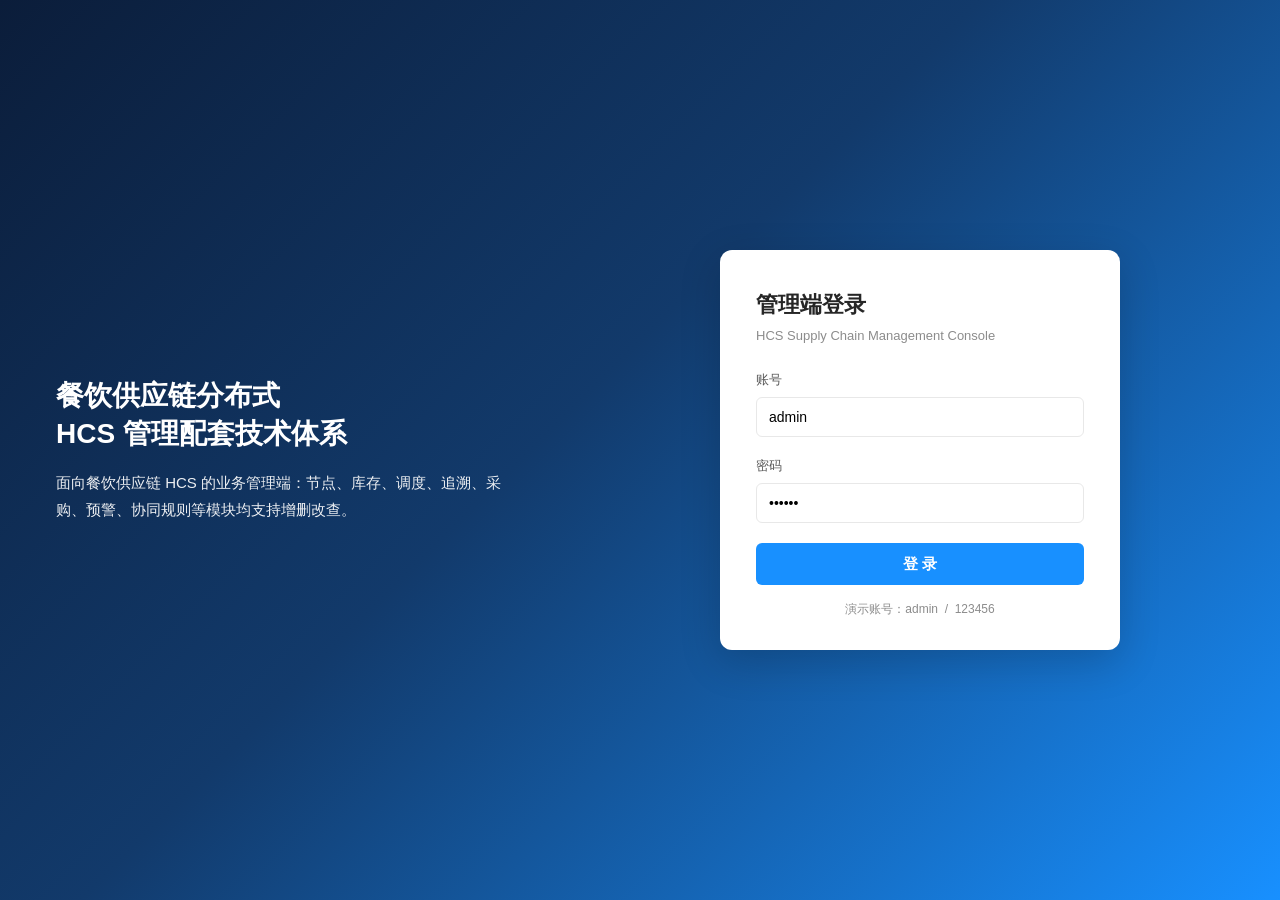
==== index.html @ 6bfe52b4 "chore: bust cache for dashboard html after UI trim Co-authored-by: Cursor <cursoragent@cursor.com>" ====
<!DOCTYPE html>
<html lang="zh-CN">
<head>
	<meta charset="UTF-8" />
	<meta name="viewport" content="width=device-width, initial-scale=1.0" />
	<title>登录 - 餐饮供应链 HCS 管理端</title>
	<link rel="stylesheet" href="css/admin.css?v=20261026c" />
</head>
<body>
	<div class="login-page">
		<div class="login-brand">
			<h1>餐饮供应链分布式<br />HCS 管理配套技术体系</h1>
			<p>
				面向餐饮供应链 HCS 的业务管理端：节点、库存、调度、追溯、采购、预警、协同规则等模块均支持增删改查。
			</p>
		</div>
		<div class="login-panel-wrap">
			<div class="login-panel">
				<h2>管理端登录</h2>
				<p class="sub">HCS Supply Chain Management Console</p>
				<div id="loginError" class="login-error"></div>
				<form id="loginForm">
					<div class="form-group">
						<label for="username">账号</label>
						<input id="username" name="username" type="text" autocomplete="username" placeholder="请输入账号" value="admin" />
					</div>
					<div class="form-group">
						<label for="password">密码</label>
						<input id="password" name="password" type="password" autocomplete="current-password" placeholder="请输入密码" value="123456" />
					</div>
					<button type="submit" class="btn-primary">登 录</button>
				</form>
				<p class="login-hint">演示账号：admin &nbsp;/&nbsp; 123456</p>
			</div>
		</div>
	</div>
	<script src="js/auth.js?v=20261026c"></script>
	<script>
		if (window.HcsAuth.getSession()) {
			location.replace('console.html?v=20261026d')
		}
		const form = document.getElementById('loginForm')
		const errEl = document.getElementById('loginError')
		form.addEventListener('submit', function (e) {
			e.preventDefault()
			const username = document.getElementById('username').value
			const password = document.getElementById('password').value
			const res = window.HcsAuth.login(username, password)
			if (res.ok) {
				location.href = 'console.html'
				return
			}
			errEl.textContent = res.message
			errEl.classList.add('show')
		})
	</script>
</body>
</html>
---- css/admin.css ----
:root {
	--bg: #f0f2f5;
	--sidebar: #001529;
	--sidebar-active: #1890ff;
	--header-h: 56px;
	--sidebar-w: 240px;
	--text: #262626;
	--muted: #8c8c8c;
	--card: #fff;
	--border: #e8e8e8;
	--primary: #1890ff;
	--primary-dark: #096dd9;
	--radius: 8px;
	--shadow: 0 2px 8px rgba(0, 0, 0, 0.06);
}

* {
	box-sizing: border-box;
	margin: 0;
	padding: 0;
}

html,
body {
	height: 100%;
	font-family: "Segoe UI", "PingFang SC", "Microsoft YaHei", sans-serif;
	font-size: 14px;
	color: var(--text);
	background: var(--bg);
}

a {
	color: var(--primary);
	text-decoration: none;
}

/* —— 登录页 —— */
.login-page {
	min-height: 100vh;
	display: flex;
	align-items: stretch;
	background: linear-gradient(135deg, #0b1d3a 0%, #123a6b 45%, #1890ff 100%);
}

.login-brand {
	flex: 1;
	display: flex;
	flex-direction: column;
	justify-content: center;
	padding: 48px 56px;
	color: #fff;
	max-width: 560px;
}

.login-brand h1 {
	font-size: 28px;
	font-weight: 700;
	line-height: 1.35;
	margin-bottom: 16px;
}

.login-brand p {
	font-size: 15px;
	line-height: 1.8;
	opacity: 0.92;
}

.login-panel-wrap {
	flex: 1;
	display: flex;
	align-items: center;
	justify-content: center;
	padding: 32px;
	min-width: 420px;
}

.login-panel {
	width: 100%;
	max-width: 400px;
	background: var(--card);
	border-radius: 12px;
	padding: 40px 36px 32px;
	box-shadow: 0 12px 40px rgba(0, 0, 0, 0.18);
}

.login-panel h2 {
	font-size: 22px;
	margin-bottom: 8px;
}

.login-panel .sub {
	color: var(--muted);
	margin-bottom: 28px;
	font-size: 13px;
}

.form-group {
	margin-bottom: 20px;
}

.form-group label {
	display: block;
	margin-bottom: 8px;
	color: #595959;
	font-size: 13px;
}

.form-group input {
	width: 100%;
	height: 40px;
	border: 1px solid var(--border);
	border-radius: 6px;
	padding: 0 12px;
	font-size: 14px;
	transition: border-color 0.2s;
}

.form-group input:focus {
	outline: none;
	border-color: var(--primary);
	box-shadow: 0 0 0 2px rgba(24, 144, 255, 0.15);
}

.login-panel .btn-primary {
	width: 100%;
	height: 42px;
	border: none;
	border-radius: 6px;
	background: var(--primary);
	color: #fff;
	font-size: 15px;
	font-weight: 600;
	cursor: pointer;
	transition: background 0.2s;
}

.login-panel .btn-primary:hover {
	background: var(--primary-dark);
}

.login-hint {
	margin-top: 16px;
	font-size: 12px;
	color: var(--muted);
	text-align: center;
}

.login-error {
	display: none;
	margin-bottom: 16px;
	padding: 10px 12px;
	background: #fff2f0;
	border: 1px solid #ffccc7;
	color: #cf1322;
	border-radius: 6px;
	font-size: 13px;
}

.login-error.show {
	display: block;
}

/* —— 后台布局 —— */
.layout {
	display: flex;
	min-height: 100vh;
}

.sidebar {
	width: var(--sidebar-w);
	background: var(--sidebar);
	color: rgba(255, 255, 255, 0.85);
	display: flex;
	flex-direction: column;
	flex-shrink: 0;
	position: fixed;
	left: 0;
	top: 0;
	bottom: 0;
	z-index: 100;
	overflow-y: auto;
}

.sidebar-logo {
	padding: 18px 20px;
	font-size: 15px;
	font-weight: 700;
	line-height: 1.4;
	border-bottom: 1px solid rgba(255, 255, 255, 0.08);
	color: #fff;
}

.sidebar-logo small {
	display: block;
	font-size: 11px;
	font-weight: 400;
	opacity: 0.65;
	margin-top: 6px;
}

.nav-section {
	padding: 12px 0 4px;
	font-size: 11px;
	text-transform: uppercase;
	letter-spacing: 0.5px;
	color: rgba(255, 255, 255, 0.45);
	padding-left: 20px;
}

.nav-menu {
	list-style: none;
	padding: 8px 0 16px;
}

.nav-menu a {
	display: block;
	padding: 11px 20px 11px 24px;
	color: rgba(255, 255, 255, 0.75);
	font-size: 13px;
	border-left: 3px solid transparent;
	transition: all 0.15s;
}

.nav-menu a:hover {
	color: #fff;
	background: rgba(255, 255, 255, 0.06);
}

.nav-menu a.active {
	color: #fff;
	background: rgba(24, 144, 255, 0.18);
	border-left-color: var(--sidebar-active);
}

.main-wrap {
	flex: 1;
	margin-left: var(--sidebar-w);
	display: flex;
	flex-direction: column;
	min-width: 0;
}

.topbar {
	height: var(--header-h);
	background: var(--card);
	border-bottom: 1px solid var(--border);
	display: flex;
	align-items: center;
	justify-content: space-between;
	padding: 0 24px;
	position: sticky;
	top: 0;
	z-index: 50;
}

.breadcrumb {
	color: var(--muted);
	font-size: 13px;
}

.breadcrumb strong {
	color: var(--text);
	font-weight: 600;
}

.topbar-user {
	display: flex;
	align-items: center;
	gap: 16px;
	font-size: 13px;
}

.btn-logout {
	border: 1px solid var(--border);
	background: #fff;
	padding: 6px 14px;
	border-radius: 6px;
	cursor: pointer;
	color: #595959;
}

.btn-logout:hover {
	color: var(--primary);
	border-color: var(--primary);
}

.content {
	padding: 24px;
	flex: 1;
}

.page-title {
	font-size: 20px;
	font-weight: 700;
	margin-bottom: 8px;
}

.page-desc {
	color: var(--muted);
	margin-bottom: 24px;
	line-height: 1.6;
	max-width: 960px;
}

.stat-row {
	display: grid;
	grid-template-columns: repeat(4, 1fr);
	gap: 16px;
	margin-bottom: 24px;
}

.stat-card {
	background: var(--card);
	border-radius: var(--radius);
	padding: 20px;
	box-shadow: var(--shadow);
	border: 1px solid var(--border);
}

.stat-card .label {
	font-size: 13px;
	color: var(--muted);
	margin-bottom: 8px;
}

.stat-card .value {
	font-size: 26px;
	font-weight: 700;
	color: var(--primary);
}

.card {
	background: var(--card);
	border-radius: var(--radius);
	padding: 24px;
	box-shadow: var(--shadow);
	border: 1px solid var(--border);
	margin-bottom: 20px;
}

.card h3 {
	font-size: 16px;
	margin-bottom: 12px;
	padding-bottom: 10px;
	border-bottom: 1px solid #f0f0f0;
}

.card p,
.card li {
	line-height: 1.85;
	color: #434343;
}

.card ol {
	padding-left: 22px;
}

.card ol > li {
	margin-bottom: 16px;
}

.card ol li strong {
	color: var(--text);
}

.tag-row {
	display: flex;
	flex-wrap: wrap;
	gap: 8px;
	margin-top: 12px;
}

.tag {
	font-size: 12px;
	padding: 4px 10px;
	background: #e6f7ff;
	color: #096dd9;
	border-radius: 4px;
	border: 1px solid #91d5ff;
}

.panel {
	display: none;
}

.panel.active {
	display: block;
}

.table-wrap {
	overflow-x: auto;
}

table.data-table {
	width: 100%;
	border-collapse: collapse;
	font-size: 13px;
}

table.data-table th,
table.data-table td {
	border: 1px solid var(--border);
	padding: 10px 12px;
	text-align: left;
}

table.data-table th {
	background: #fafafa;
	font-weight: 600;
}

table.data-table tbody tr:hover {
	background: #fafafa;
}

.crud-toolbar {
	display: flex;
	align-items: center;
	gap: 12px;
	margin-bottom: 16px;
	padding: 16px 20px;
}

.crud-search {
	flex: 1;
	max-width: 320px;
	height: 32px;
	border: 1px solid var(--border);
	border-radius: 6px;
	padding: 0 12px;
	font-size: 13px;
}

.crud-toolbar .btn-add {
	width: auto;
	flex: 0 0 auto;
	height: 32px;
	padding: 0 14px;
	border-radius: 4px;
	font-size: 13px;
	line-height: 1;
	white-space: nowrap;
}

.btn {
	height: 36px;
	padding: 0 16px;
	border-radius: 6px;
	border: 1px solid transparent;
	cursor: pointer;
	font-size: 14px;
}

.btn-primary {
	background: var(--primary);
	color: #fff;
}

.btn-primary:hover {
	background: var(--primary-dark);
}

.btn-ghost {
	background: #fff;
	border-color: var(--border);
	color: #595959;
}

.crud-actions {
	white-space: nowrap;
}

.btn-link {
	border: none;
	background: none;
	color: var(--primary);
	cursor: pointer;
	padding: 0 6px;
	font-size: 13px;
}

.btn-link.danger {
	color: #cf1322;
}

.crud-empty {
	padding: 24px;
	text-align: center;
	color: var(--muted);
}

.quick-links {
	display: flex;
	flex-wrap: wrap;
	gap: 10px;
	margin-top: 8px;
}

.quick-links a {
	padding: 6px 12px;
	background: #e6f7ff;
	border: 1px solid #91d5ff;
	border-radius: 6px;
	color: #096dd9;
	font-size: 13px;
}

.demo-reset {
	margin-top: 20px;
}

.modal {
	position: fixed;
	inset: 0;
	background: rgba(0, 0, 0, 0.45);
	display: flex;
	align-items: center;
	justify-content: center;
	z-index: 1000;
	padding: 24px;
}

.modal.hidden {
	display: none;
}

.modal-panel {
	width: 100%;
	max-width: 520px;
	max-height: 90vh;
	background: #fff;
	border-radius: 10px;
	box-shadow: 0 12px 40px rgba(0, 0, 0, 0.2);
	display: flex;
	flex-direction: column;
}

.modal-header {
	display: flex;
	align-items: center;
	justify-content: space-between;
	padding: 16px 20px;
	border-bottom: 1px solid var(--border);
}

.modal-header h3 {
	font-size: 16px;
}

.modal-close {
	border: none;
	background: none;
	font-size: 24px;
	line-height: 1;
	cursor: pointer;
	color: #999;
}

.modal-body {
	padding: 16px 20px;
	overflow-y: auto;
}

.modal-body .form-group {
	margin-bottom: 14px;
}

.modal-body label {
	display: block;
	margin-bottom: 6px;
	font-size: 13px;
	color: #595959;
}

.modal-body input,
.modal-body select,
.modal-body textarea {
	width: 100%;
	border: 1px solid var(--border);
	border-radius: 6px;
	padding: 8px 10px;
	font-size: 14px;
}

.modal-footer {
	display: flex;
	justify-content: flex-end;
	gap: 10px;
	padding: 12px 20px 16px;
	border-top: 1px solid var(--border);
}

@media (max-width: 1100px) {
	.stat-row {
		grid-template-columns: repeat(2, 1fr);
	}
	.login-brand {
		display: none;
	}
}

@media (max-width: 768px) {
	.sidebar {
		transform: translateX(-100%);
	}
	.main-wrap {
		margin-left: 0;
	}
	.stat-row {
		grid-template-columns: 1fr;
	}
}
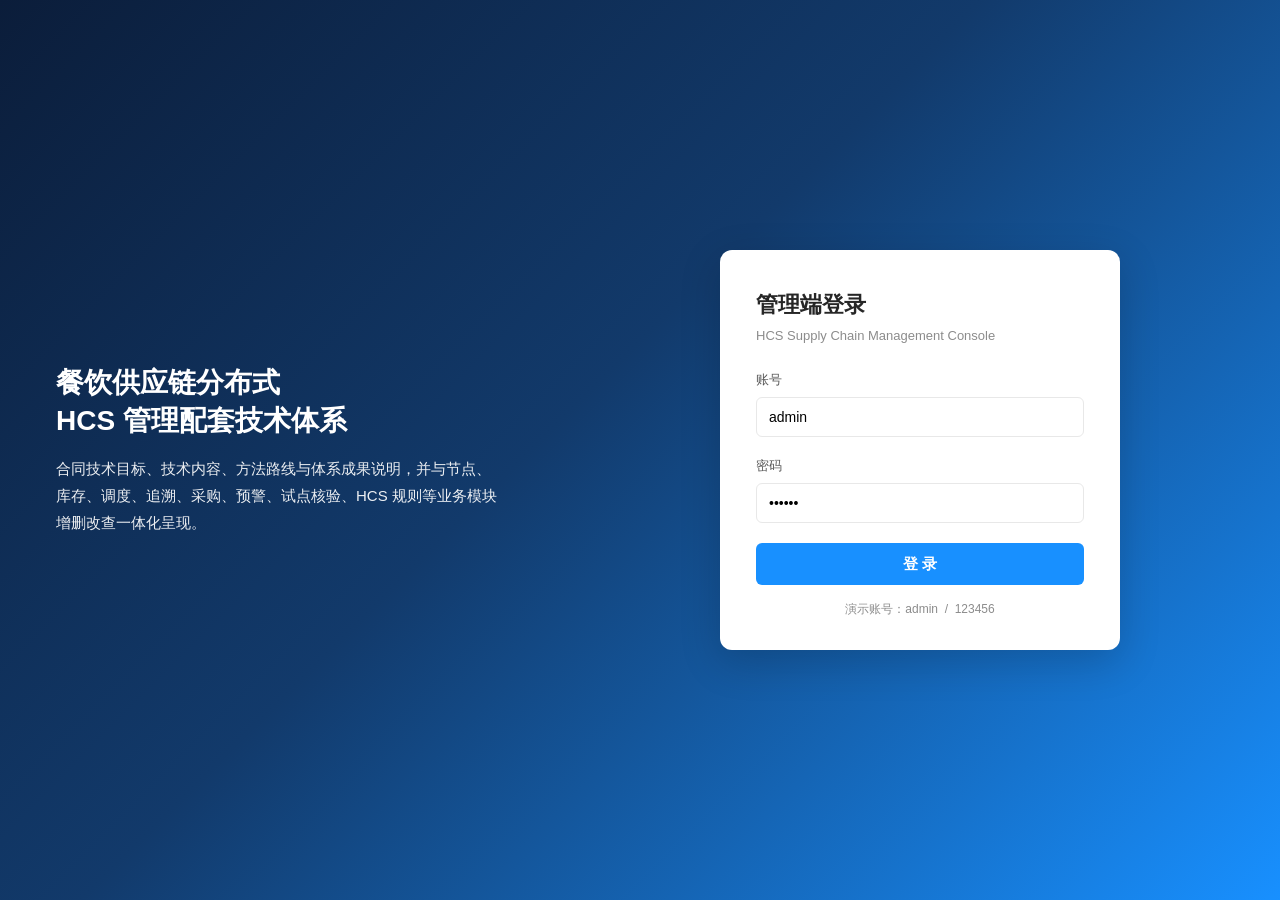
==== commit 890322ad: "feat: 完整 HCS 静态后台（项目体系文档、试点核验、工作台统计） Co-authored-by: Cursor <cursoragent@cursor.com>" ====
--- a/index.html
+++ b/index.html
@@ -4,14 +4,14 @@
 	<meta charset="UTF-8" />
 	<meta name="viewport" content="width=device-width, initial-scale=1.0" />
 	<title>登录 - 餐饮供应链 HCS 管理端</title>
-	<link rel="stylesheet" href="css/admin.css?v=20261026c" />
+	<link rel="stylesheet" href="css/admin.css?v=20261027" />
 </head>
 <body>
 	<div class="login-page">
 		<div class="login-brand">
 			<h1>餐饮供应链分布式<br />HCS 管理配套技术体系</h1>
 			<p>
-				面向餐饮供应链 HCS 的业务管理端：节点、库存、调度、追溯、采购、预警、协同规则等模块均支持增删改查。
+				合同技术目标、技术内容、方法路线与体系成果说明，并与节点、库存、调度、追溯、采购、预警、试点核验、HCS 规则等业务模块增删改查一体化呈现。
 			</p>
 		</div>
 		<div class="login-panel-wrap">
@@ -37,7 +37,7 @@
 	<script src="js/auth.js?v=20261026c"></script>
 	<script>
 		if (window.HcsAuth.getSession()) {
-			location.replace('console.html?v=20261026d')
+			location.replace('console.html?v=20261027')
 		}
 		const form = document.getElementById('loginForm')
 		const errEl = document.getElementById('loginError')
@@ -47,7 +47,7 @@
 			const password = document.getElementById('password').value
 			const res = window.HcsAuth.login(username, password)
 			if (res.ok) {
-				location.href = 'console.html'
+				location.href = 'console.html?v=20261027'
 				return
 			}
 			errEl.textContent = res.message
--- a/css/admin.css
+++ b/css/admin.css
@@ -509,6 +509,32 @@
 	margin-top: 20px;
 }
 
+.page-desc {
+	color: var(--muted);
+	font-size: 14px;
+	margin: -8px 0 20px;
+	line-height: 1.6;
+}
+
+.doc-card .doc-list {
+	margin: 0;
+	padding-left: 1.25em;
+	line-height: 1.75;
+	color: #434343;
+}
+
+.doc-card .doc-list li {
+	margin-bottom: 12px;
+}
+
+.stat-row-secondary {
+	margin-top: 12px;
+}
+
+.stat-row-4 {
+	grid-template-columns: repeat(4, 1fr);
+}
+
 .modal {
 	position: fixed;
 	inset: 0;
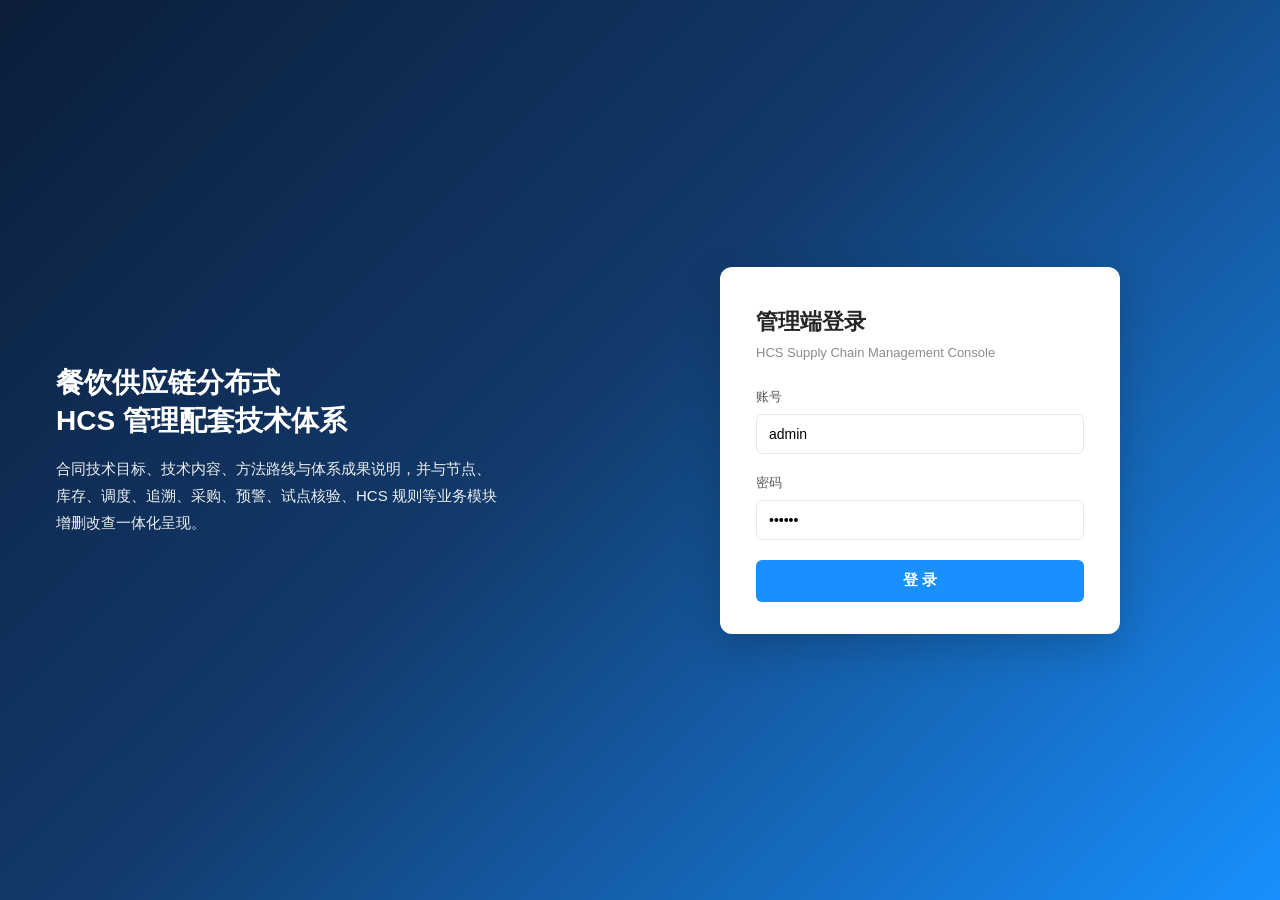
==== commit 0c475880: "chore: 移除界面与文档中所有「演示」相关文案 Co-authored-by: Cursor <cursoragent@cursor.com>" ====
--- a/index.html
+++ b/index.html
@@ -2,9 +2,18 @@
 <html lang="zh-CN">
 <head>
 	<meta charset="UTF-8" />
+	<script>
+		window.HCS_BUILD = '20261031'
+		if (!/\bv=/.test(location.search)) {
+			location.replace(location.pathname + '?v=' + window.HCS_BUILD)
+		}
+	</script>
 	<meta name="viewport" content="width=device-width, initial-scale=1.0" />
+	<meta http-equiv="Cache-Control" content="no-cache, no-store, must-revalidate" />
+	<meta http-equiv="Pragma" content="no-cache" />
+	<meta http-equiv="Expires" content="0" />
 	<title>登录 - 餐饮供应链 HCS 管理端</title>
-	<link rel="stylesheet" href="css/admin.css?v=20261027" />
+	<link rel="stylesheet" href="css/admin.css?v=20261031" />
 </head>
 <body>
 	<div class="login-page">
@@ -30,14 +39,15 @@
 					</div>
 					<button type="submit" class="btn-primary">登 录</button>
 				</form>
-				<p class="login-hint">演示账号：admin &nbsp;/&nbsp; 123456</p>
 			</div>
 		</div>
 	</div>
-	<script src="js/auth.js?v=20261026c"></script>
+	<script src="js/build.js?v=20261031"></script>
+	<script src="js/auth.js?v=20261031"></script>
 	<script>
+		var consoleUrl = 'console.html?v=' + (window.HCS_BUILD || '20261031')
 		if (window.HcsAuth.getSession()) {
-			location.replace('console.html?v=20261027')
+			location.replace(consoleUrl)
 		}
 		const form = document.getElementById('loginForm')
 		const errEl = document.getElementById('loginError')
@@ -47,7 +57,7 @@
 			const password = document.getElementById('password').value
 			const res = window.HcsAuth.login(username, password)
 			if (res.ok) {
-				location.href = 'console.html?v=20261027'
+				location.href = consoleUrl
 				return
 			}
 			errEl.textContent = res.message
--- a/css/admin.css
+++ b/css/admin.css
@@ -178,7 +178,15 @@
 	top: 0;
 	bottom: 0;
 	z-index: 100;
+	overflow: hidden;
+	transition: transform 0.22s ease, width 0.22s ease;
+}
+
+.sidebar-nav {
+	flex: 1;
 	overflow-y: auto;
+	overflow-x: hidden;
+	padding-bottom: 8px;
 }
 
 .sidebar-logo {
@@ -198,13 +206,133 @@
 	margin-top: 6px;
 }
 
-.nav-section {
-	padding: 12px 0 4px;
+.nav-group {
+	border-bottom: 1px solid rgba(255, 255, 255, 0.06);
+}
+
+.nav-section-toggle {
+	width: 100%;
+	display: flex;
+	align-items: center;
+	justify-content: space-between;
+	gap: 8px;
+	padding: 12px 16px 8px 20px;
+	border: none;
+	background: transparent;
+	color: rgba(255, 255, 255, 0.45);
 	font-size: 11px;
 	text-transform: uppercase;
 	letter-spacing: 0.5px;
-	color: rgba(255, 255, 255, 0.45);
-	padding-left: 20px;
+	cursor: pointer;
+	text-align: left;
+}
+
+.nav-section-toggle:hover {
+	color: rgba(255, 255, 255, 0.75);
+	background: rgba(255, 255, 255, 0.04);
+}
+
+.nav-section-label {
+	flex: 1;
+}
+
+.nav-chevron {
+	width: 0;
+	height: 0;
+	border-left: 5px solid transparent;
+	border-right: 5px solid transparent;
+	border-top: 6px solid rgba(255, 255, 255, 0.45);
+	transition: transform 0.2s ease;
+	flex-shrink: 0;
+}
+
+.nav-group.is-folded .nav-chevron {
+	transform: rotate(-90deg);
+}
+
+.nav-group.is-folded .nav-menu {
+	display: none;
+}
+
+.sidebar-pin {
+	display: flex;
+	align-items: center;
+	justify-content: center;
+	gap: 8px;
+	width: 100%;
+	padding: 12px 16px;
+	border: none;
+	border-top: 1px solid rgba(255, 255, 255, 0.08);
+	background: rgba(0, 0, 0, 0.15);
+	color: rgba(255, 255, 255, 0.65);
+	font-size: 12px;
+	cursor: pointer;
+	flex-shrink: 0;
+}
+
+.sidebar-pin:hover {
+	color: #fff;
+	background: rgba(255, 255, 255, 0.06);
+}
+
+.sidebar-pin-icon {
+	width: 14px;
+	height: 14px;
+	border-left: 2px solid currentColor;
+	border-bottom: 2px solid currentColor;
+	transform: rotate(45deg);
+	margin-right: 2px;
+	transition: transform 0.2s ease;
+}
+
+.layout.sidebar-collapsed .sidebar-pin-icon {
+	transform: rotate(-135deg);
+}
+
+.layout.sidebar-collapsed .sidebar {
+	transform: translateX(-100%);
+}
+
+.layout.sidebar-collapsed {
+	--sidebar-w: 0px;
+}
+
+.layout.sidebar-collapsed .main-wrap {
+	margin-left: 0;
+}
+
+.topbar-left {
+	display: flex;
+	align-items: center;
+	gap: 12px;
+	min-width: 0;
+}
+
+.btn-sidebar-toggle {
+	width: 36px;
+	height: 36px;
+	border: 1px solid var(--border);
+	border-radius: 6px;
+	background: #fff;
+	cursor: pointer;
+	display: flex;
+	align-items: center;
+	justify-content: center;
+	padding: 0;
+	flex-shrink: 0;
+}
+
+.btn-sidebar-toggle:hover {
+	border-color: var(--primary);
+	color: var(--primary);
+}
+
+.icon-menu {
+	display: block;
+	width: 16px;
+	height: 2px;
+	background: currentColor;
+	box-shadow: 0 -5px 0 currentColor, 0 5px 0 currentColor;
 }
 
 .nav-menu {
@@ -238,6 +366,7 @@
 	display: flex;
 	flex-direction: column;
 	min-width: 0;
+	transition: margin-left 0.22s ease;
 }
 
 .topbar {
@@ -533,6 +662,150 @@
 
 .stat-row-4 {
 	grid-template-columns: repeat(4, 1fr);
+}
+
+.build-tag {
+	font-size: 12px;
+	color: #52c41a;
+	background: #f6ffed;
+	border: 1px solid #b7eb8f;
+	padding: 2px 8px;
+	border-radius: 4px;
+	margin-right: 12px;
+}
+
+.dash-grid {
+	display: grid;
+	grid-template-columns: 1fr 1fr;
+	gap: 16px;
+	margin: 16px 0;
+}
+
+.dash-grid .dash-span-2 {
+	grid-column: 1 / -1;
+}
+
+.dash-list {
+	margin-top: 8px;
+}
+
+.dash-list-item {
+	padding: 10px 0;
+	border-bottom: 1px solid var(--border);
+	font-size: 13px;
+	line-height: 1.5;
+}
+
+.dash-list-item:last-child {
+	border-bottom: none;
+}
+
+.dash-empty {
+	color: var(--muted);
+	padding: 12px 0;
+}
+
+.dash-audit time {
+	color: #8c8c8c;
+	margin-right: 6px;
+}
+
+.muted {
+	color: var(--muted);
+}
+
+.tag {
+	display: inline-block;
+	font-size: 12px;
+	padding: 0 6px;
+	border-radius: 4px;
+	margin-right: 8px;
+}
+
+.tag-蓝色 {
+	background: #e6f7ff;
+	color: #096dd9;
+}
+.tag-黄色 {
+	background: #fffbe6;
+	color: #ad8b00;
+}
+.tag-橙色 {
+	background: #fff7e6;
+	color: #d46b08;
+}
+.tag-红色 {
+	background: #fff1f0;
+	color: #cf1322;
+}
+
+.dash-chart {
+	margin-top: 8px;
+}
+
+.bar-row {
+	display: grid;
+	grid-template-columns: 88px 1fr 48px;
+	align-items: center;
+	gap: 10px;
+	margin-bottom: 10px;
+	font-size: 12px;
+}
+
+.bar-row.bar-low .bar-fill {
+	background: #ff7875;
+}
+
+.bar-label {
+	overflow: hidden;
+	text-overflow: ellipsis;
+	white-space: nowrap;
+}
+
+.bar-track {
+	height: 10px;
+	background: #f0f0f0;
+	border-radius: 5px;
+	overflow: hidden;
+}
+
+.bar-fill {
+	height: 100%;
+	background: #1890ff;
+	border-radius: 5px;
+}
+
+.bar-val {
+	text-align: right;
+	color: #595959;
+}
+
+.settings-grid {
+	display: grid;
+	grid-template-columns: repeat(2, 1fr);
+	gap: 16px;
+}
+
+.settings-grid .card h3 {
+	margin-bottom: 8px;
+}
+
+.settings-grid .card p.muted {
+	margin-bottom: 14px;
+	font-size: 13px;
+	line-height: 1.6;
+}
+
+.sys-info {
+	list-style: none;
+	font-size: 13px;
+	line-height: 1.8;
+}
+
+.sys-info li span {
+	display: inline-block;
+	width: 56px;
+	color: var(--muted);
 }
 
 .modal {
@@ -617,6 +890,13 @@
 }
 
 @media (max-width: 1100px) {
+	.dash-grid,
+	.settings-grid {
+		grid-template-columns: 1fr;
+	}
+	.dash-grid .dash-span-2 {
+		grid-column: auto;
+	}
 	.stat-row {
 		grid-template-columns: repeat(2, 1fr);
 	}
@@ -628,10 +908,26 @@
 @media (max-width: 768px) {
 	.sidebar {
 		transform: translateX(-100%);
+		width: var(--sidebar-w);
+		box-shadow: none;
+	}
+	.layout.sidebar-mobile-open .sidebar {
+		transform: translateX(0);
+		box-shadow: 4px 0 24px rgba(0, 0, 0, 0.25);
+	}
+	.layout.sidebar-mobile-open::before {
+		content: '';
+		position: fixed;
+		inset: 0;
+		background: rgba(0, 0, 0, 0.35);
+		z-index: 90;
 	}
 	.main-wrap {
 		margin-left: 0;
 	}
+	.layout.sidebar-collapsed .sidebar {
+		transform: translateX(-100%);
+	}
 	.stat-row {
 		grid-template-columns: 1fr;
 	}
